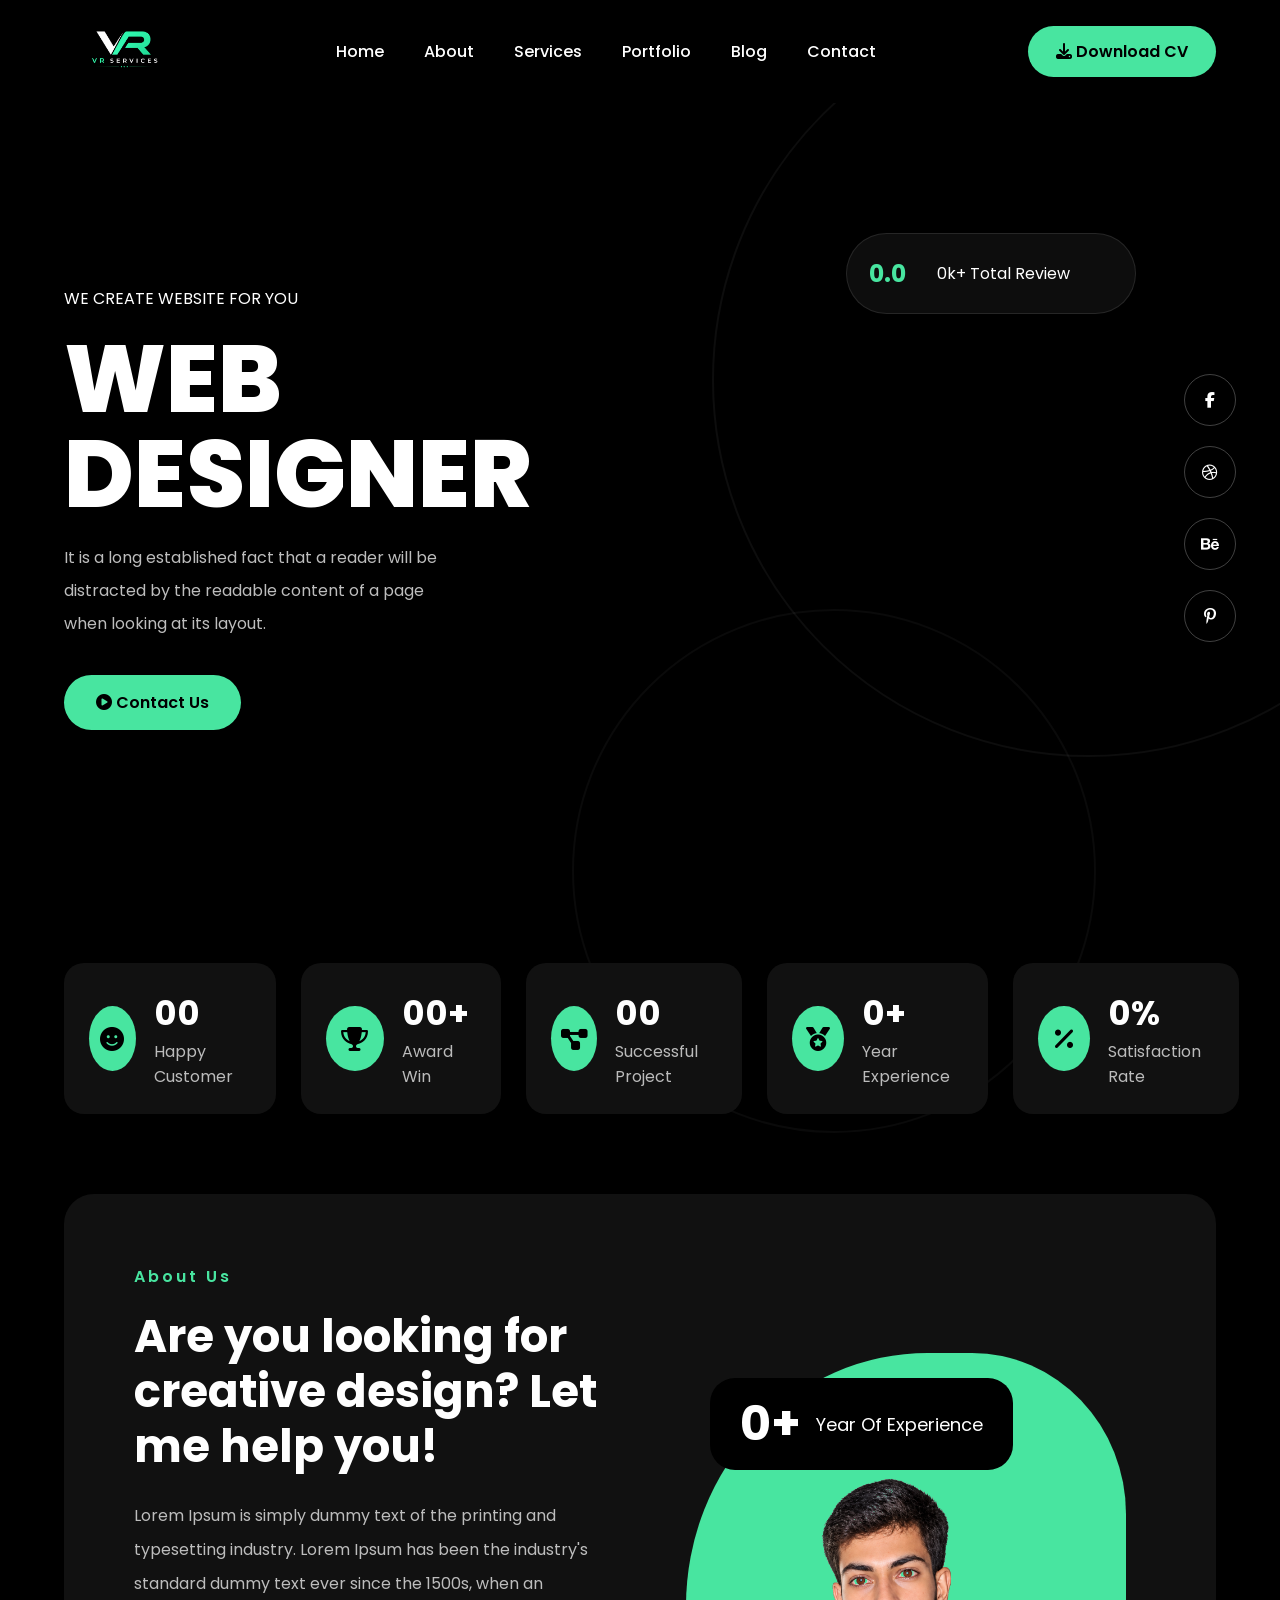
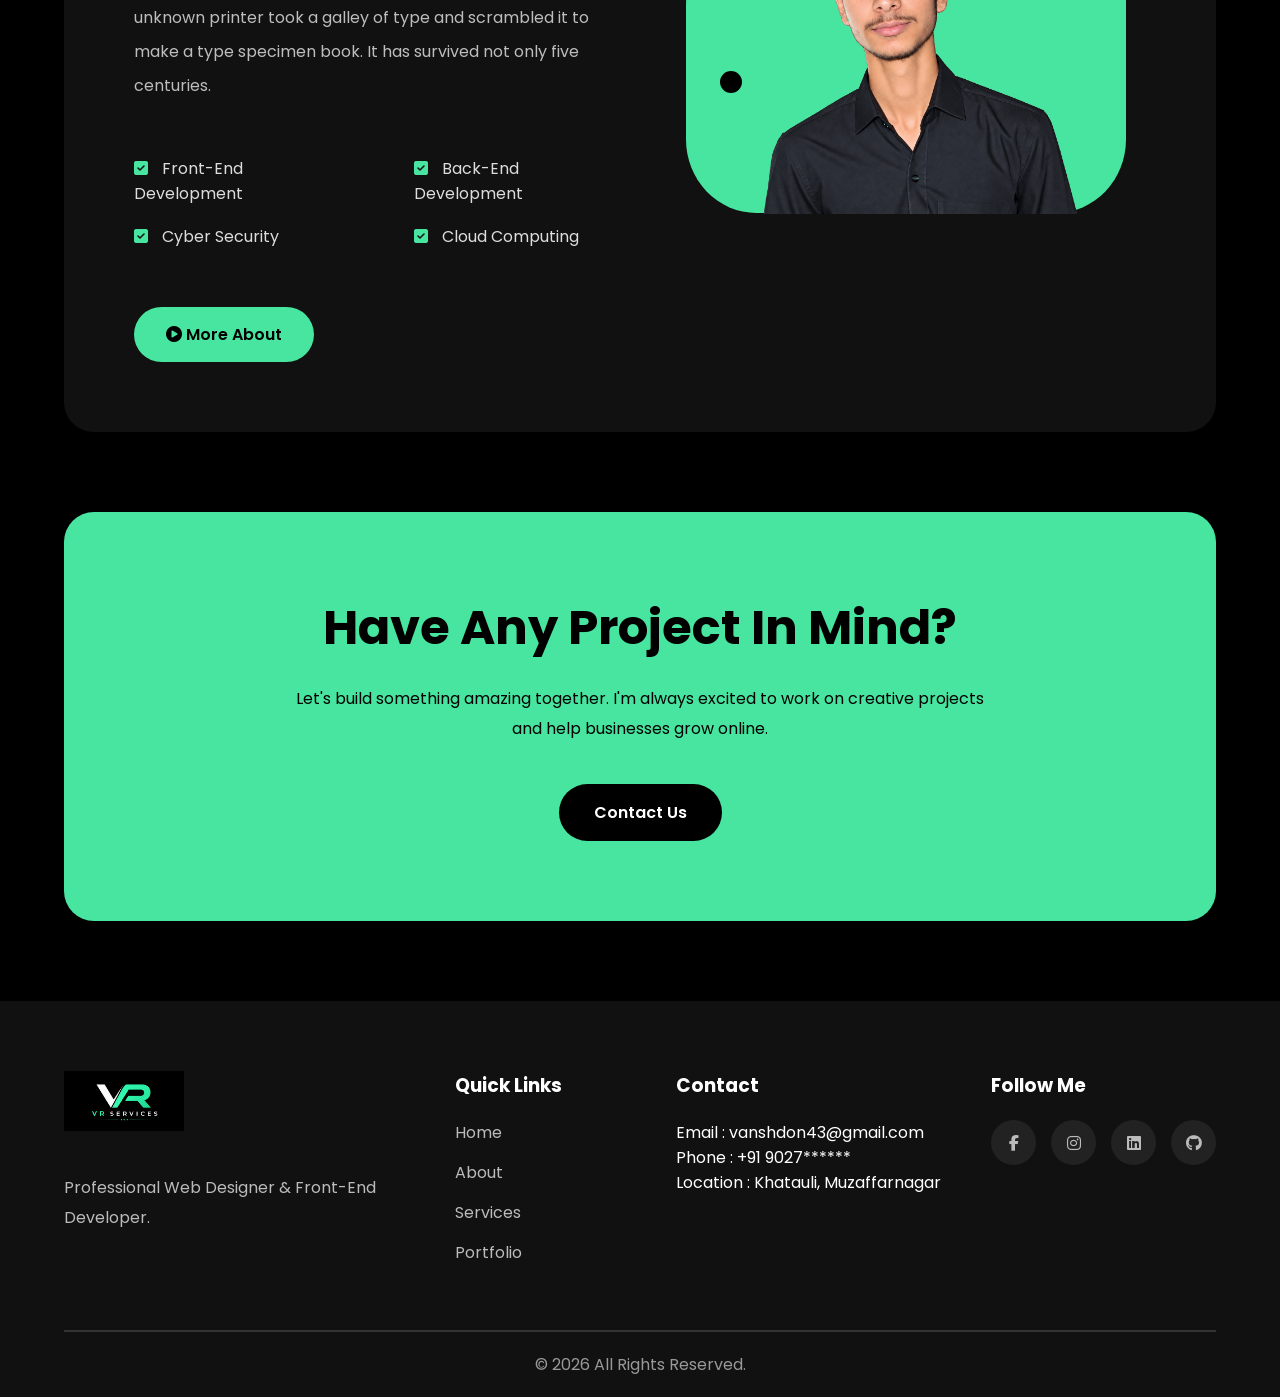
==== index.html @ ee7d07d8 "Initial portfolio commit" ====
<!DOCTYPE html>
<html lang="en">

<head>

    <meta charset="UTF-8">
    <meta name="viewport" content="width=device-width, initial-scale=1.0">
    <link rel="shortcut icon" href="Media/Images/VR-services-logo.png" type="image/png">

    <title>Web Designer Portfolio</title>

    <link rel="stylesheet" href="css/style.css">

    <link rel="preconnect" href="https://fonts.googleapis.com">

    <link rel="preconnect" href="https://fonts.gstatic.com" crossorigin>

    <link href="https://fonts.googleapis.com/css2?family=Poppins:wght@300;400;500;600;700;800&display=swap"
        rel="stylesheet">


    <link rel="stylesheet" href="https://cdnjs.cloudflare.com/ajax/libs/font-awesome/6.7.2/css/all.min.css" integrity=""
        crossorigin="anonymous">

</head>

<body>

    <header>

        <nav class="navbar">

            <div class="logo">
                <a href="index.html"><img src="Media/Images/VR-services-logo.png" alt="Logo"></a>
            </div>

            <ul class="nav-links">
                <li><a href="index.html">Home</a></li>
                <li><a href="about.html">About</a></li>
                <li><a href="services.html">Services</a></li>
                <li><a href="portfolio.html">Portfolio</a></li>
                <li><a href="blog.html">Blog</a></li>
                <li><a href="contact.html">Contact</a></li>
            </ul>

            <a href="#" class="download-btn">
                <i class="fa-solid fa-download"></i>
                Download CV
            </a>

            <div class="menu-btn">
                <i class="fa-solid fa-bars"></i>
            </div>

        </nav>

    </header>

    <section class="hero">

        <div class="hero-content">

            <p class="small-heading">

                WE CREATE WEBSITE FOR YOU

            </p>

            <h1>

                WEB <br>

                DESIGNER

            </h1>

            <p class="hero-text">

                It is a long established fact that a reader will be distracted by the readable content of a page when
                looking at its layout.

            </p>

            <div class="buttons">

                <a href="contact.html" target="_blank" class="contact-btn">

                    <i class="fa-solid fa-circle-play"></i>

                    Contact Us

                </a>

            </div>

        </div>

        <div class="hero-image">

            <video loop disablepictureinpicture controlslist="noremoteplayback" controlslist="nofullscreen"
                controlslist="nodownload" height="420" muted autoplay src="Media/Videos/office.mp4"></video>

        </div>

        <div class="review-card">

            <h2>0.0</h2>

            <p>0k+ Total Review</p>

            <div class="review-images">

                <img src="images/reviewer2.jpg" alt="">

                <img src="images/reviewer2.jpg" alt="">

                <img src="images/reviewer3.jpg" alt="">

                <img src="images/reviewer4.jpg" alt="">

            </div>

        </div>

        <div class="social">

            <a href="https://facebook.com/share/197pTGqpPB/" target="_blank"><i class="fa-brands fa-facebook-f"></i></a>

            <a href="#"><i class="fa-brands fa-dribbble"></i></a>

            <a href="#"><i class="fa-brands fa-behance"></i></a>

            <a href="#"><i class="fa-brands fa-pinterest-p"></i></a>

        </div>

    </section>

    <section class="stats">

        <div class="box">

            <i class="fa-solid fa-face-smile"></i>

            <div>

                <h2>00</h2>

                <p>Happy Customer</p>

            </div>

        </div>

        <div class="box">

            <i class="fa-solid fa-trophy"></i>

            <div>

                <h2>00+</h2>

                <p>Award Win</p>

            </div>

        </div>

        <div class="box">

            <i class="fa-solid fa-diagram-project"></i>

            <div>

                <h2>00</h2>

                <p>Successful Project</p>

            </div>

        </div>

        <div class="box">

            <i class="fa-solid fa-medal"></i>

            <div>

                <h2>0+</h2>

                <p>Year Experience</p>

            </div>

        </div>

        <div class="box">

            <i class="fa-solid fa-percent"></i>

            <div>

                <h2>0%</h2>

                <p>Satisfaction Rate</p>

            </div>

        </div>

    </section>

    <section class="about">

        <div class="about-text">

            <p class="section-title">
                About Us
            </p>

            <h2>
                Are you looking for creative design?
                Let me help you!
            </h2>

            <p class="about-description">

                Lorem Ipsum is simply dummy text of the printing and typesetting industry.
                Lorem Ipsum has been the industry's standard dummy text ever since the
                1500s, when an unknown printer took a galley of type and scrambled it
                to make a type specimen book. It has survived not only five centuries.

            </p>

            <div class="about-list">

                <div>

                    <p><i class="fa-solid fa-square-check"></i> Front-End Development </p>

                    <p><i class="fa-solid fa-square-check"></i> Cyber Security </p>

                </div>

                <div>

                    <p><i class="fa-solid fa-square-check"></i> Back-End Development</p>

                    <p><i class="fa-solid fa-square-check"></i> Cloud Computing </p>

                </div>

            </div>

            <a href="about.html" class="about-btn">

                <i class="fa-solid fa-circle-play"></i>

                More About

            </a>

        </div>

        <div class="about-image">

            <div class="green-shape"></div>

            <img src="Media/Images/portrait_vansh.png" alt="About">

            <div class="experience-card">

                <h3>0+</h3>

                <span>Year Of Experience</span>

            </div>

            <div class="circle"></div>

        </div>

    </section>

    <section class="cta">

        <h2>
            Have Any Project In Mind?
        </h2>

        <p>
            Let's build something amazing together. I'm always excited to work on
            creative projects and help businesses grow online.
        </p>

        <a href="contact.html" class="cta-btn">
            Contact Us
        </a>

    </section>

    <footer>

        <div class="footer-content">

            <div class="footer-logo">

                <a href="index.html"><img src="Media/Images/VR-services-logo.png" alt="Logo"></a>

                <p>
                    Professional Web Designer &
                    Front-End Developer.
                </p>

            </div>

            <div>

                <h3>Quick Links</h3>

                <a href="index.html">Home</a>
                <a href="about.html">About</a>
                <a href="services.html">Services</a>
                <a href="portfolio.html">Portfolio</a>

            </div>

            <div>

                <h3>Contact</h3>

                <pre>Email : vanshdon43@gmail.com</pre>
                <pre>Phone : +91 9027******</pre>
                <pre>Location : Khatauli, Muzaffarnagar</pre>

            </div>

            <div>

                <h3>Follow Me</h3>

                <div class="footer-social">


                    <a href="https://facebook.com/share/197pTGqpPB/" target="_blank"><i
                            class="fa-brands fa-facebook-f"></i></a>

                    <a href="https://instagram.com/sv_vansh_dhariwal" target="_blank"><i
                            class="fa-brands fa-instagram"></i></a>

                    <a href="https://linkedin.com/in/vansh-dhariwal-627853340" target="_blank"><i
                            class="fa-brands fa-linkedin"></i></a>

                    <a href="https://github.com/theVanshDhariwal" target="_blank"><i
                            class="fa-brands fa-github"></i></a>

                </div>

            </div>

        </div>

        <hr>

        <p class="copyright">
            © 2026 All Rights Reserved.
        </p>

    </footer>

    <script src="js/script.js"></script>

</body>

</html>
---- css/style.css ----
html,
body {
    margin: 0;
    width: 100%;
    min-height: 100%;
    overflow-x: hidden;
    background: #000;
    color: #fff;
}

* {
    margin: 0;
    padding: 0;
    box-sizing: border-box;
    font-family: 'Poppins', sans-serif;
}



a {
    text-decoration: none;
}

ul {
    list-style: none;
}



/* ================= NAVBAR ================= */

header {
    position: sticky;
    top: 0;
    z-index: 1000;
    background: rgba(0, 0, 0, .92);
    backdrop-filter: blur(10px);
}

.navbar {
    width: 90%;
    margin: auto;
    display: flex;
    justify-content: space-between;
    align-items: center;
    padding: 18px 0;
}

.logo img {
    height: 60px;
}

.nav-links {
    display: flex;
    gap: 40px;
}

.nav-links a {
    color: #fff;
    font-weight: 500;
    position: relative;
    transition: .35s;
}

.nav-links a::after {
    content: "";
    position: absolute;
    /* left: 0; */
    left: 50%;
    bottom: -8px;
    width: 0%;
    height: 2px;
    background: #48e5a0;
    transform: translateX(-50%);
    transition: .35s;
}

.nav-links a:hover::after,
.nav-links a.active::after {
    width: 100%;
}

.nav-links a:hover,
.nav-links a.active {
    color: #48e5a0;
}



.download-btn {
    background: #48e5a0;
    color: #000;
    padding: 13px 28px;
    border-radius: 40px;
    font-weight: 600;
    transition: .35s;
}

.download-btn:hover {
    transform: translateY(-4px);
    box-shadow: 0 10px 25px rgba(72, 229, 160, .4);
}

/* ================= HERO ================= */

.hero {
    width: 90%;
    margin: auto;
    display: grid;
    grid-template-columns: 1fr 1fr;
    align-items: center;
    min-height: 90vh;
    position: relative;
    gap: 40px;
}

.hero-content {
    animation: slideLeft 1s ease;
}

.hero-image {
    display: flex;
    justify-content: center;
    animation: slideRight 1s ease;
}

.hero-image img {
    width: 520px;
    transition: .5s;
}

.hero-image img:hover {
    transform: scale(1.03);
}

.hero::before {

    content: "";

    position: absolute;

    width: 750px;

    height: 750px;

    border: 2px solid rgba(255, 255, 255, .05);

    border-radius: 50%;

    right: -250px;

    top: -100px;
}

.hero::after {

    content: "";

    position: absolute;

    width: 520px;

    height: 520px;

    border: 2px solid rgba(255, 255, 255, .04);

    border-radius: 50%;

    right: 120px;

    bottom: -220px;
}

.hero h1 {
    font-size: 95px;
    line-height: 95px;
    font-weight: 800;
    margin: 20px 0;
}

.hero-text {
    width: 85%;
    color: #bdbdbd;
    line-height: 33px;
}

.contact-btn {
    display: inline-block;
    margin-top: 35px;
    background: #48e5a0;
    color: #000;
    padding: 15px 32px;
    border-radius: 40px;
    font-weight: 600;
    transition: .35s;
}

.contact-btn:hover {
    transform: translateY(-5px);
    box-shadow: 0 15px 30px rgba(72, 229, 160, .4);
}

/* Review */

.review-card {

    position: absolute;

    top: 130px;

    right: 80px;

    width: 290px;

    background: rgba(255, 255, 255, .05);

    backdrop-filter: blur(15px);

    border: 1px solid rgba(255, 255, 255, .1);

    border-radius: 60px;

    padding: 22px;

    display: flex;

    justify-content: space-between;

    align-items: center;

    transition: .35s;
}

.review-card:hover {

    transform: translateY(-8px);

    box-shadow: 0 20px 35px rgba(0, 0, 0, .5);
}

.review-card h2 {

    color: #48e5a0;
}

/* Social */

.social {

    position: absolute;

    right: -20px;

    top: 50%;

    transform: translateY(-50%);

    display: flex;

    flex-direction: column;

    gap: 20px;
}

.social a {

    width: 52px;

    height: 52px;

    border-radius: 50%;

    display: flex;

    justify-content: center;

    align-items: center;

    color: white;

    border: 1px solid rgba(255, 255, 255, .25);

    transition: .35s;
}

.social a:hover {

    background: #48e5a0;

    color: black;

    transform: translateX(-8px) rotate(10deg);
}

/* ================= STATS ================= */

.stats {

    width: 90%;

    margin: 50px auto;

    display: grid;

    grid-template-columns: repeat(5, 1fr);

    gap: 25px;
}

.box {

    background: #111;

    border-radius: 20px;

    padding: 25px;

    display: flex;

    align-items: center;

    gap: 18px;

    transition: .35s;

    position: relative;
}

.box:hover {

    background: #1a1a1a;

    transform: translateY(-8px);

}

.box i {

    width: 65px;

    height: 65px;

    background: #48e5a0;

    color: #000;

    border-radius: 50%;

    display: flex;

    justify-content: center;

    align-items: center;

    font-size: 24px;
}

.box h2 {

    font-size: 34px;
}

.box p {

    color: #bbb;
}

/*================ ABOUT SECTION ================*/

.about {

    width: 90%;
    margin: 80px auto;

    background: #111;

    border-radius: 30px;

    padding: 70px;

    display: grid;

    grid-template-columns: 1fr 1fr;

    align-items: center;

    gap: 60px;

    overflow: hidden;

    position: relative;
}

.section-title {

    color: #48e5a0;

    letter-spacing: 3px;

    margin-bottom: 20px;

    font-weight: 600;
}

.about h2 {

    font-size: 45px;

    line-height: 55px;

    margin-bottom: 25px;
}

.about-description {

    color: #bdbdbd;

    line-height: 34px;

    margin-bottom: 35px;
}

.about-list {

    display: flex;

    gap: 80px;

    margin-bottom: 40px;
}

.about-list p {

    margin: 18px 0;

    color: #ddd;
}

.about-list i {

    color: #48e5a0;

    margin-right: 10px;
}

.about-btn {

    display: inline-block;

    background: #48e5a0;

    color: #000;

    padding: 15px 32px;

    border-radius: 40px;

    font-weight: 600;

    transition: .3s;
}

.about-btn:hover {

    transform: translateY(-5px);

    box-shadow: 0 10px 30px rgba(72, 229, 160, .4);
}

/*================ IMAGE ================*/

.about-image {

    position: relative;

    display: flex;

    justify-content: center;

    align-items: center;

    min-height: 400px;
}

.green-shape {

    width: 440px;

    height: 460px;

    background: #48e5a0;

    border-radius: 55% 35% 16% 16%;

    position: absolute;

    bottom: 0;

    right: 20px;
}

.about-image img {

    position: absolute;

    top: 64.4px;

    width: 368px;

    z-index: 2;
}

/*================ EXPERIENCE CARD ================*/

.experience-card {

    position: absolute;

    top: -35px;

    left: 40px;

    background: #000;

    color: white;

    padding: 10px 30px;

    border-radius: 25px;

    display: flex;

    align-items: center;

    gap: 15px;

    z-index: 5;
}

.experience-card h3 {

    font-size: 48px;

    color: white;
}

.experience-card span {

    font-size: 18px;

    line-height: 25px;
}

/*================ DECORATION ================*/

.circle {

    position: absolute;

    width: 42px;

    height: 42px;

    background: #000;

    border: 10px solid #48e5a0;

    border-radius: 50%;

    left: 40px;

    bottom: 110px;

    z-index: 4;
}

html {

    scroll-behavior: smooth;
}

* {

    transition: .3s ease;
}

@keyframes float {

    0% {
        transform: translateY(0);
    }

    50% {
        transform: translateY(-10px);
    }

    100% {
        transform: translateY(0);
    }

}

.hero-image img {

    animation: float 5s ease-in-out infinite;

}

@keyframes slideLeft {

    from {

        opacity: 0;

        transform: translateX(-80px);

    }

    to {

        opacity: 1;

        transform: translateX(0);

    }

}

@keyframes slideRight {

    from {

        opacity: 0;

        transform: translateX(80px);

    }

    to {

        opacity: 1;

        transform: translateX(0);

    }

}

@keyframes fadeUp {

    from {

        opacity: 0;

        transform: translateY(50px);

    }

    to {

        opacity: 1;

        transform: translateY(0);

    }

}

.stats,
.about {

    animation: fadeUp 1s ease;
}

@media(max-width:992px) {

    .hero {

        grid-template-columns: 1fr;

        text-align: center;

    }

    .hero-text {

        width: 100%;

    }

    .hero-image {

        margin-top: 40px;

    }

    .hero-image img {

        width: 380px;

    }

    .review-card {

        position: static;

        margin: 30px auto;

    }

    .social {

        display: none;

    }

    .stats {

        grid-template-columns: repeat(2, 1fr);

    }

    .about {

        grid-template-columns: 1fr;

    }

    .about-image {

        order: -1;

    }

    .nav-links {

        display: none;

    }

}

/*================ MOBILE MENU ================*/

.menu-btn {

    display: none;

    font-size: 30px;

    cursor: pointer;

    color: white;

}

/*================ CTA ================*/

.cta {

    width: 90%;

    margin: 80px auto;

    padding: 80px;

    background: #48e5a0;

    border-radius: 30px;

    text-align: center;

    color: #000;

}

.cta h2 {

    font-size: 48px;

    margin-bottom: 20px;

}

.cta p {

    width: 70%;

    margin: auto;

    line-height: 30px;

    margin-bottom: 40px;

}

.cta-btn {

    background: black;

    color: white;

    padding: 16px 35px;

    border-radius: 40px;

    display: inline-block;

    font-weight: 600;

    transition: .3s;

}

.cta-btn:hover {

    transform: translateY(-5px);

}

/*================ FOOTER ================*/

footer {

    background: #111;

    padding: 70px 0 20px;

    margin-top: 80px;

}

.footer-content {

    width: 90%;

    margin: auto;

    display: grid;

    grid-template-columns: 2fr 1fr 1fr 1fr;

    gap: 50px;

}

.footer-logo img {

    height: 60px;

    margin-bottom: 20px;

}

.footer-logo p {

    color: #bbb;

    line-height: 30px;

}

footer h3 {

    margin-bottom: 20px;

}

footer a {

    display: block;

    color: #bbb;

    margin-bottom: 15px;

}

footer a:hover {

    color: #48e5a0;

}

.footer-social {

    display: flex;

    gap: 15px;

    margin-top: 20px;

}

.footer-social i {

    width: 45px;

    height: 45px;

    background: #222;

    display: flex;

    justify-content: center;

    align-items: center;

    border-radius: 50%;

    cursor: pointer;

    transition: .3s;

}

.footer-social i:hover {

    background: #48e5a0;

    color: black;

}

footer hr {

    margin: 50px auto 20px;

    width: 90%;

    border: .5px solid #333;

}

.copyright {

    text-align: center;

    color: #999;

}

@media(max-width:768px) {

    .menu-btn {

        display: block;

    }

    .download-btn {

        display: none;

    }

    .nav-links {

        display: none;

    }

    .hero {

        padding-top: 40px;

    }

    .hero h1 {

        font-size: 60px;

        line-height: 65px;

    }

    .hero-image img {

        width: 300px;

    }

    .stats {

        grid-template-columns: 1fr;

    }

    .about {

        padding: 40px;

    }

    .about h2 {

        font-size: 34px;

        line-height: 45px;

    }

    .about-list {

        flex-direction: column;

        gap: 10px;

    }

    .green-shape {

        width: 300px;

        height: 330px;

    }

    .about-image img {

        width: 260px;

    }

    .experience-card {

        left: 0;

        top: 20px;

        padding: 15px;

    }

    .experience-card h3 {

        font-size: 32px;

    }

    .cta {

        padding: 45px 20px;

    }

    .cta h2 {

        font-size: 34px;

    }

    .cta p {

        width: 100%;

    }

    .footer-content {

        grid-template-columns: 1fr;

        text-align: center;

    }

    .footer-social {

        justify-content: center;

    }

}

@media (max-width:768px) {

    .menu-btn {
        display: block;
    }

    .download-btn {
        display: none;
    }

    .nav-links {
        display: none;
    }

    .nav-links.show {
        display: flex;
        flex-direction: column;
        position: absolute;
        top: 80px;
        left: 5%;
        width: 90%;
        background: #111;
        padding: 20px;
        border-radius: 15px;
        gap: 20px;
    }

    .hero {
        padding-top: 40px;
    }

}

/*================ COMMON PAGE BANNER ================*/

.page-banner {

    height: 300px;

    background: #111;

    display: flex;

    justify-content: center;

    align-items: center;

    flex-direction: column;

    text-align: center;

}

.page-banner h1 {

    font-size: 60px;

    margin-bottom: 15px;

}

.page-banner p {

    color: #48e5a0;

}

/*================ CONTAINER ================*/

.container {

    width: 90%;

    margin: 80px auto;

}

/*================ ABOUT ================*/

.about-grid {

    display: grid;

    grid-template-columns: repeat(3, 1fr);

    gap: 30px;

    margin-top: 40px;

}

.about-grid div {

    background: #111;

    padding: 40px;

    border-radius: 20px;

    text-align: center;

}

/*================ SERVICES ================*/

.service-grid {

    width: 90%;

    margin: 80px auto;

    display: grid;

    grid-template-columns: repeat(3, 1fr);

    gap: 30px;

}

.service-card {

    background: #111;

    padding: 40px;

    border-radius: 20px;

    text-align: center;

    transition: .3s;

}

.service-card:hover {

    transform: translateY(-8px);

}

.service-card i {

    font-size: 45px;

    color: #48e5a0;

    margin-bottom: 20px;

}

/*================ PORTFOLIO ================*/

.portfolio-grid {

    width: 90%;

    margin: 80px auto;

    display: grid;

    grid-template-columns: repeat(3, 1fr);

    gap: 25px;

}

.portfolio-grid img {

    width: 100%;

    border-radius: 20px;

    transition: .3s;

    cursor: pointer;

}

.portfolio-grid img:hover {

    transform: scale(1.05);

}

/*================ BLOG ================*/

.blog-container {

    width: 90%;

    margin: 80px auto;

    display: grid;

    grid-template-columns: repeat(2, 1fr);

    gap: 30px;

}

.blog-card {

    background: #111;

    border-radius: 20px;

    overflow: hidden;

}

.blog-card img {

    width: 100%;

}

.blog-card h3 {

    padding: 20px;

}

.blog-card p {

    padding: 0 20px 20px;

}

/*================ CONTACT ================*/

.contact-section {

    width: 90%;

    margin: 80px auto;

    display: flex;

    justify-content: center;

}

.contact-form {

    width: 700px;

    display: flex;

    flex-direction: column;

    gap: 20px;

}

.contact-form input,

.contact-form textarea {

    padding: 18px;

    background: #111;

    border: none;

    color: white;

    border-radius: 10px;

}

.contact-form textarea {

    height: 180px;

    resize: none;

}

.contact-form button {

    padding: 18px;

    background: #48e5a0;

    border: none;

    font-size: 18px;

    font-weight: 600;

    border-radius: 40px;

    cursor: pointer;

}
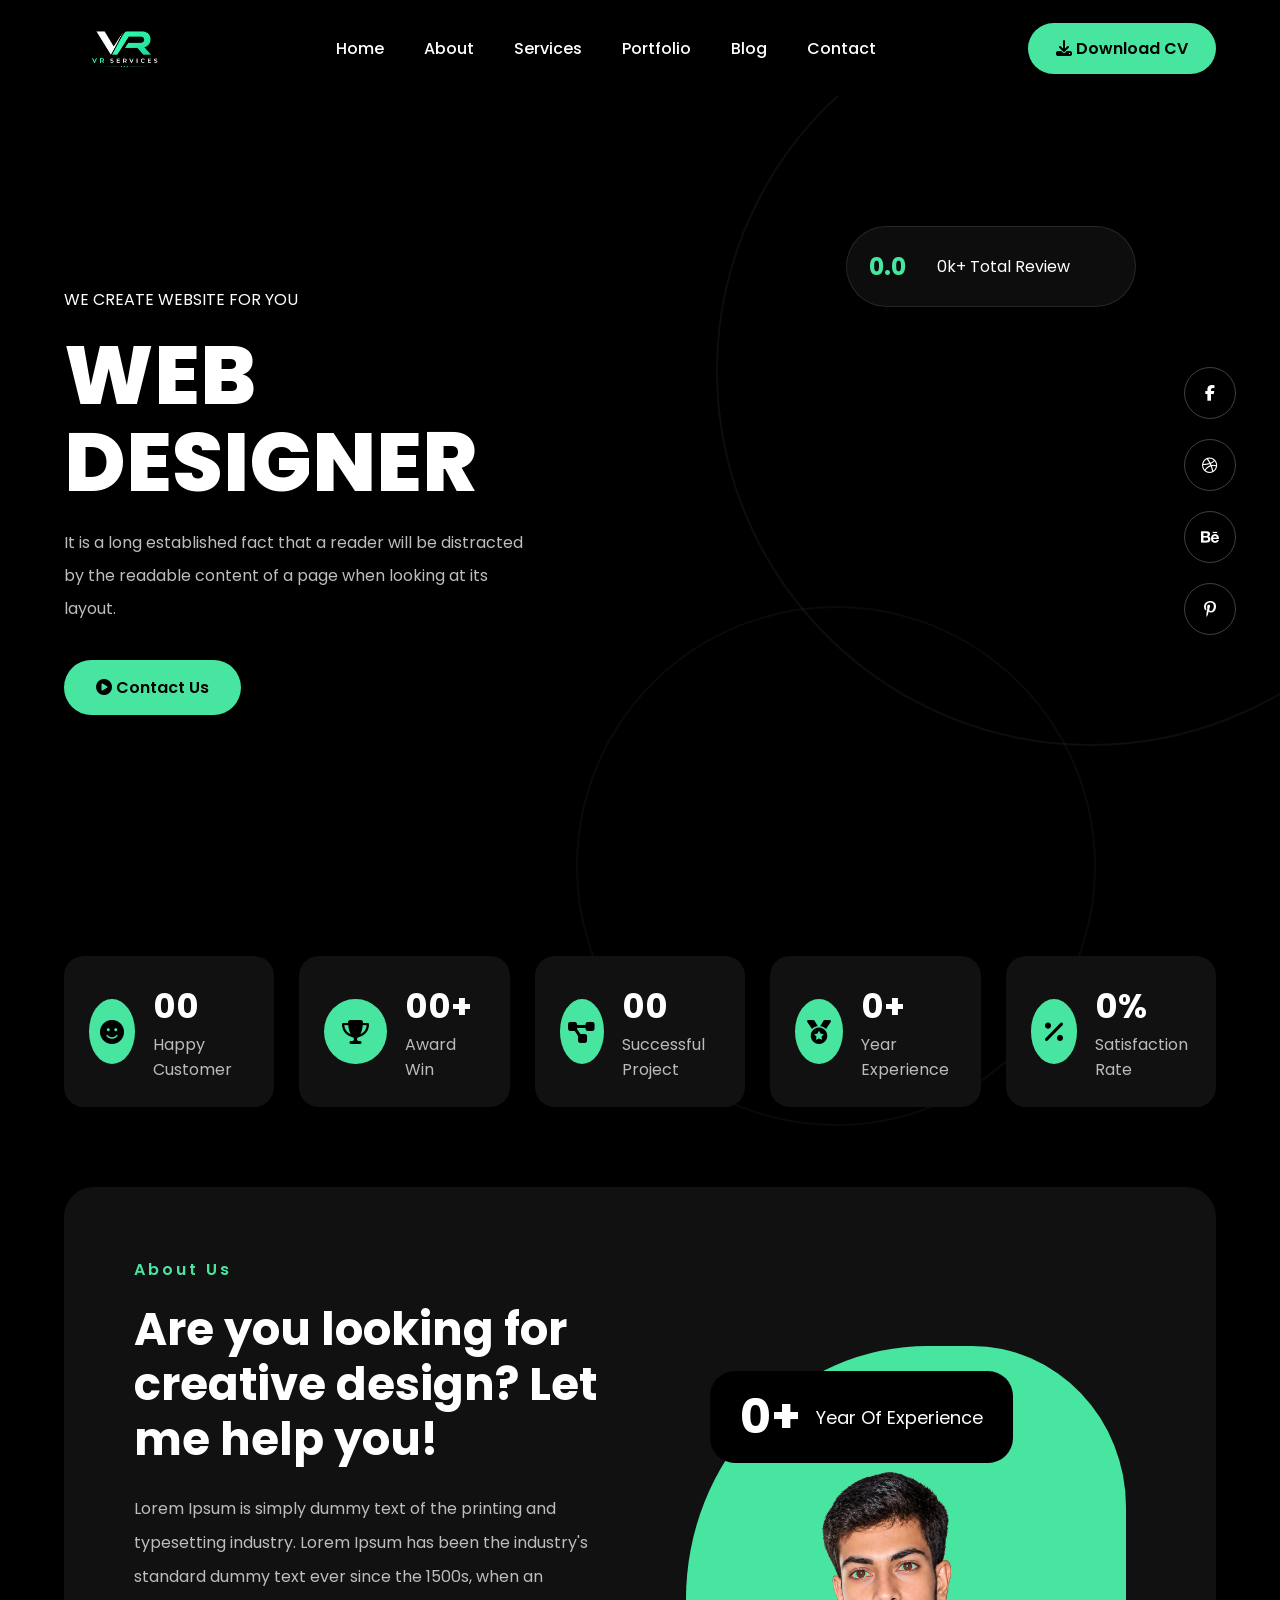
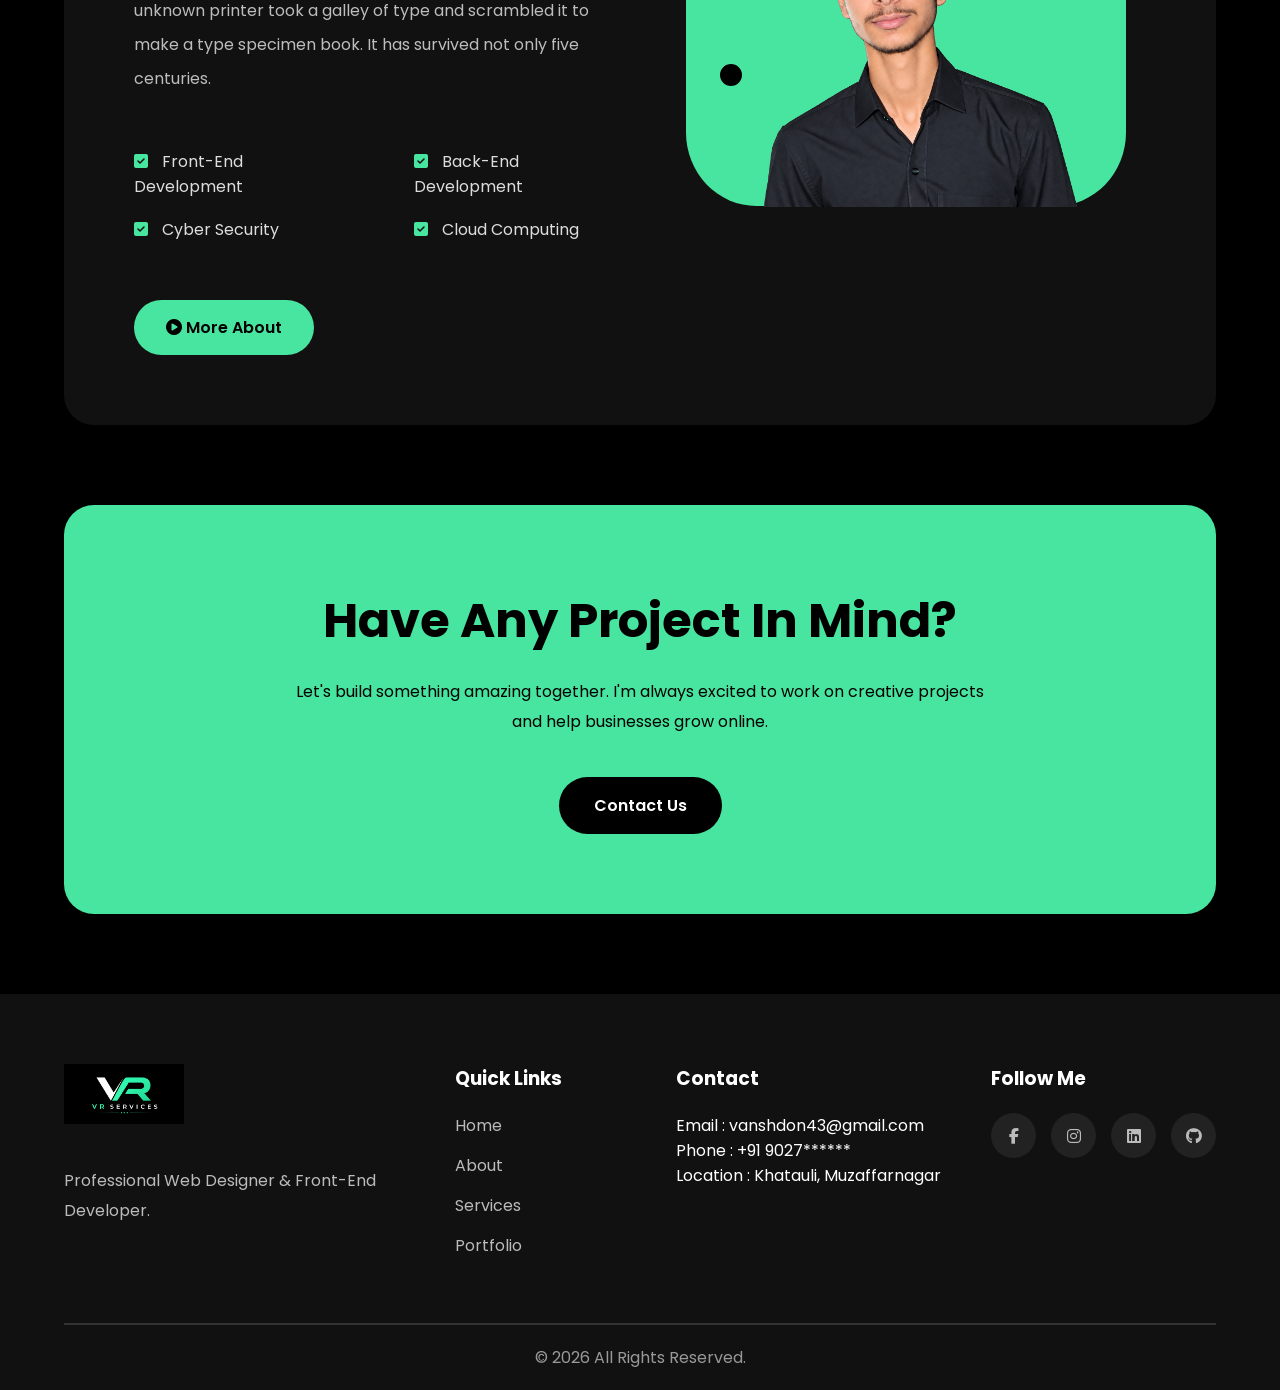
==== commit f0a1a7f9: "Add CV and make contact form working" ====
--- a/index.html
+++ b/index.html
@@ -43,7 +43,7 @@
                 <li><a href="contact.html">Contact</a></li>
             </ul>
 
-            <a href="#" class="download-btn">
+            <a href="docs/Vansh.docx" class="download-btn">
                 <i class="fa-solid fa-download"></i>
                 Download CV
             </a>
--- a/css/style.css
+++ b/css/style.css
@@ -15,8 +15,6 @@
     font-family: 'Poppins', sans-serif;
 }
 
-
-
 a {
     text-decoration: none;
 }
@@ -24,10 +22,6 @@
 ul {
     list-style: none;
 }
-
-
-
-/* ================= NAVBAR ================= */
 
 header {
     position: sticky;
@@ -65,7 +59,6 @@
 .nav-links a::after {
     content: "";
     position: absolute;
-    /* left: 0; */
     left: 50%;
     bottom: -8px;
     width: 0%;
@@ -100,8 +93,6 @@
     transform: translateY(-4px);
     box-shadow: 0 10px 25px rgba(72, 229, 160, .4);
 }
-
-/* ================= HERO ================= */
 
 .hero {
     width: 90%;
@@ -200,8 +191,6 @@
     box-shadow: 0 15px 30px rgba(72, 229, 160, .4);
 }
 
-/* Review */
-
 .review-card {
 
     position: absolute;
@@ -243,8 +232,6 @@
     color: #48e5a0;
 }
 
-/* Social */
-
 .social {
 
     position: absolute;
@@ -292,8 +279,6 @@
     transform: translateX(-8px) rotate(10deg);
 }
 
-/* ================= STATS ================= */
-
 .stats {
 
     width: 90%;
@@ -364,8 +349,6 @@
 
     color: #bbb;
 }
-
-/*================ ABOUT SECTION ================*/
 
 .about {
 
@@ -467,8 +450,6 @@
     box-shadow: 0 10px 30px rgba(72, 229, 160, .4);
 }
 
-/*================ IMAGE ================*/
-
 .about-image {
 
     position: relative;
@@ -510,8 +491,6 @@
     z-index: 2;
 }
 
-/*================ EXPERIENCE CARD ================*/
-
 .experience-card {
 
     position: absolute;
@@ -550,8 +529,6 @@
 
     line-height: 25px;
 }
-
-/*================ DECORATION ================*/
 
 .circle {
 
@@ -740,8 +717,6 @@
 
 }
 
-/*================ MOBILE MENU ================*/
-
 .menu-btn {
 
     display: none;
@@ -754,8 +729,6 @@
 
 }
 
-/*================ CTA ================*/
-
 .cta {
 
     width: 90%;
@@ -817,8 +790,6 @@
     transform: translateY(-5px);
 
 }
-
-/*================ FOOTER ================*/
 
 footer {
 
@@ -1105,8 +1076,6 @@
 
 }
 
-/*================ COMMON PAGE BANNER ================*/
-
 .page-banner {
 
     height: 300px;
@@ -1139,8 +1108,6 @@
 
 }
 
-/*================ CONTAINER ================*/
-
 .container {
 
     width: 90%;
@@ -1149,8 +1116,6 @@
 
 }
 
-/*================ ABOUT ================*/
-
 .about-grid {
 
     display: grid;
@@ -1175,8 +1140,6 @@
 
 }
 
-/*================ SERVICES ================*/
-
 .service-grid {
 
     width: 90%;
@@ -1221,8 +1184,6 @@
 
 }
 
-/*================ PORTFOLIO ================*/
-
 .portfolio-grid {
 
     width: 90%;
@@ -1255,8 +1216,6 @@
 
 }
 
-/*================ BLOG ================*/
-
 .blog-container {
 
     width: 90%;
@@ -1299,8 +1258,6 @@
 
 }
 
-/*================ CONTACT ================*/
-
 .contact-section {
 
     width: 90%;
@@ -1365,4 +1322,709 @@
 
     cursor: pointer;
 
+}
+
+html,
+body {
+    width: 100%;
+    max-width: 100%;
+}
+
+.hero,
+.hero-content,
+.hero-image,
+.about,
+.about-text,
+.about-image,
+.cta,
+.footer-content {
+    min-width: 0;
+}
+
+.hero {
+    grid-template-columns: minmax(0, 1fr) minmax(0, 1fr);
+}
+
+.hero h1 {
+    font-size: clamp(48px, 6.5vw, 95px);
+    line-height: 1.05;
+    overflow-wrap: anywhere;
+}
+
+.hero-text {
+    max-width: 100%;
+}
+
+.hero-image video {
+    display: block;
+    width: 100%;
+    max-width: 100%;
+    height: auto;
+    object-fit: cover;
+}
+
+@media (max-width: 992px) {
+    .hero {
+        grid-template-columns: minmax(0, 1fr);
+        gap: 30px;
+        text-align: center;
+        padding-top: 40px;
+    }
+
+    .hero-content {
+        width: 100%;
+    }
+
+    .hero h1 {
+        font-size: clamp(44px, 10vw, 65px);
+        line-height: 1.05;
+    }
+
+    .hero-text {
+        width: 100%;
+        max-width: 550px;
+        margin-inline: auto;
+    }
+
+    .hero-image {
+        width: 100%;
+        margin-top: 10px;
+    }
+
+    .hero-image video {
+        width: 100%;
+        max-width: 600px;
+    }
+
+    .review-card {
+        position: static;
+        margin: 25px auto;
+    }
+
+    .social {
+        display: none;
+    }
+
+    .about {
+        grid-template-columns: minmax(0, 1fr);
+        padding: 40px;
+        gap: 35px;
+    }
+
+    .about-image {
+        width: 100%;
+        min-width: 0;
+    }
+
+    .green-shape {
+        max-width: 100%;
+    }
+
+    .about-image img {
+        max-width: 100%;
+        height: auto;
+    }
+
+    .stats {
+        grid-template-columns: repeat(2, minmax(0, 1fr));
+    }
+}
+
+@media (max-width: 480px) {
+
+    .navbar,
+    .hero,
+    .stats,
+    .about,
+    .cta,
+    .footer-content {
+        width: 92%;
+    }
+
+    .hero h1 {
+        font-size: clamp(38px, 10vw, 48px);
+        line-height: 1.08;
+        overflow-wrap: normal;
+    }
+
+    .small-heading {
+        font-size: 13px;
+    }
+
+    .hero-text {
+        font-size: 14px;
+        line-height: 1.8;
+    }
+
+    .hero-image video {
+        width: 100%;
+    }
+
+    .stats {
+        grid-template-columns: minmax(0, 1fr);
+    }
+
+    .about {
+        padding: 25px 18px;
+    }
+
+    .about h2 {
+        font-size: 28px;
+        line-height: 1.3;
+    }
+
+    .about-list {
+        gap: 0;
+    }
+
+    .experience-card {
+        max-width: 90%;
+        left: 0;
+    }
+
+    .cta {
+        padding: 35px 18px;
+    }
+
+    .cta h2 {
+        font-size: 28px;
+        line-height: 1.3;
+    }
+
+    .footer-content {
+        gap: 35px;
+    }
+}
+
+*,
+*::before,
+*::after {
+    box-sizing: border-box;
+}
+
+html {
+    width: 100%;
+    scroll-behavior: smooth;
+}
+
+body {
+    width: 100%;
+    min-width: 0;
+    margin: 0;
+}
+
+img,
+video,
+iframe,
+svg {
+    max-width: 100%;
+}
+
+img,
+video {
+    height: auto;
+}
+
+.hero,
+.hero-content,
+.hero-image,
+.stats,
+.box,
+.about,
+.about-text,
+.about-image,
+.cta,
+.footer-content,
+.container,
+.about-grid,
+.service-grid,
+.portfolio-grid,
+.blog-container,
+.blog-card,
+.contact-section,
+.contact-form {
+    min-width: 0;
+}
+
+.navbar {
+    gap: 18px;
+}
+
+.logo,
+.logo img {
+    display: block;
+    max-width: 100%;
+}
+
+.nav-links {
+    flex-wrap: wrap;
+}
+
+.menu-btn {
+    flex: 0 0 auto;
+    line-height: 1;
+}
+
+.hero {
+    grid-template-columns: minmax(0, 1fr) minmax(0, 1fr);
+}
+
+.hero h1 {
+    font-size: clamp(2.75rem, 6.5vw, 5.9375rem);
+    line-height: 1.05;
+    overflow-wrap: anywhere;
+}
+
+.hero-text {
+    max-width: 100%;
+}
+
+.hero-image img,
+.hero-image video {
+    display: block;
+    width: 100%;
+    max-width: 100%;
+    height: auto;
+}
+
+.page-banner {
+    min-height: 220px;
+    height: auto;
+    padding: 48px 5%;
+}
+
+.page-banner h1 {
+    max-width: 100%;
+    font-size: clamp(2.25rem, 6vw, 3.75rem);
+    line-height: 1.15;
+    overflow-wrap: anywhere;
+}
+
+.container,
+.service-grid,
+.portfolio-grid,
+.blog-container,
+.contact-section {
+    width: min(90%, 1200px);
+}
+
+.about-grid {
+    grid-template-columns: repeat(3, minmax(0, 1fr));
+}
+
+.about-grid>div {
+    min-width: 0;
+    padding: clamp(20px, 3vw, 40px);
+    overflow-wrap: anywhere;
+}
+
+.service-grid {
+    grid-template-columns: repeat(3, minmax(0, 1fr));
+}
+
+.service-card {
+    min-width: 0;
+    padding: clamp(22px, 3vw, 40px);
+    overflow-wrap: anywhere;
+}
+
+.portfolio-grid {
+    grid-template-columns: repeat(3, minmax(0, 1fr));
+}
+
+.portfolio-grid img {
+    display: block;
+    width: 100%;
+    height: auto;
+}
+
+.blog-container {
+    grid-template-columns: repeat(2, minmax(0, 1fr));
+}
+
+.blog-card img,
+.blog-card video,
+.blog-card iframe {
+    display: block;
+    width: 100%;
+    max-width: 100%;
+    height: auto;
+}
+
+.blog-card h3,
+.blog-card p {
+    overflow-wrap: anywhere;
+}
+
+.contact-section {
+    display: flex;
+    justify-content: center;
+}
+
+.contact-form {
+    width: 100%;
+    max-width: 700px;
+}
+
+.contact-form input,
+.contact-form textarea,
+.contact-form button {
+    width: 100%;
+    max-width: 100%;
+    min-width: 0;
+    font: inherit;
+}
+
+.contact-form textarea {
+    min-height: 150px;
+}
+
+@media (max-width: 992px) {
+    .nav-links {
+        gap: 20px;
+    }
+
+    .hero {
+        grid-template-columns: minmax(0, 1fr);
+        gap: 30px;
+        padding-top: 40px;
+        text-align: center;
+    }
+
+    .hero-content {
+        width: 100%;
+    }
+
+    .hero h1 {
+        font-size: clamp(2.75rem, 9vw, 4.0625rem);
+    }
+
+    .hero-text {
+        width: 100%;
+        max-width: 550px;
+        margin-inline: auto;
+    }
+
+    .hero-image {
+        width: 100%;
+        margin-top: 10px;
+    }
+
+    .hero-image img,
+    .hero-image video {
+        width: 100%;
+        max-width: 600px;
+    }
+
+    .review-card {
+        position: static;
+        max-width: 100%;
+        margin: 25px auto;
+    }
+
+    .social {
+        display: none;
+    }
+
+    .stats {
+        grid-template-columns: repeat(2, minmax(0, 1fr));
+    }
+
+    .about {
+        grid-template-columns: minmax(0, 1fr);
+        gap: 35px;
+        padding: 40px;
+    }
+
+    .about-image {
+        width: 100%;
+        min-width: 0;
+        order: -1;
+    }
+
+    .green-shape {
+        max-width: 100%;
+    }
+
+    .about-image img {
+        max-width: 100%;
+        height: auto;
+    }
+
+    .about-grid,
+    .service-grid {
+        grid-template-columns: repeat(2, minmax(0, 1fr));
+    }
+
+    .portfolio-grid {
+        grid-template-columns: repeat(2, minmax(0, 1fr));
+    }
+
+    .footer-content {
+        grid-template-columns: repeat(2, minmax(0, 1fr));
+        gap: 35px;
+    }
+
+    .cta p {
+        width: 100%;
+        max-width: 700px;
+    }
+}
+
+@media (max-width: 768px) {
+    .navbar {
+        width: 92%;
+    }
+
+    .menu-btn {
+        display: block;
+    }
+
+    .download-btn {
+        display: none;
+    }
+
+    .nav-links {
+        display: none;
+    }
+
+    .nav-links.show {
+        display: flex;
+        flex-direction: column;
+        align-items: flex-start;
+        position: absolute;
+        top: 100%;
+        left: 4%;
+        width: 92%;
+        max-height: calc(100vh - 100px);
+        overflow-y: auto;
+        padding: 20px;
+        gap: 18px;
+        background: #111;
+        border: 1px solid rgba(255, 255, 255, 0.08);
+        border-radius: 15px;
+        z-index: 1100;
+    }
+
+    .hero,
+    .stats,
+    .about,
+    .cta,
+    .footer-content,
+    .container,
+    .service-grid,
+    .portfolio-grid,
+    .blog-container,
+    .contact-section {
+        width: 92%;
+    }
+
+    .hero {
+        padding-top: 35px;
+    }
+
+    .hero h1 {
+        font-size: clamp(2.35rem, 9vw, 3.75rem);
+        line-height: 1.08;
+        overflow-wrap: normal;
+    }
+
+    .hero-text {
+        font-size: 0.95rem;
+        line-height: 1.8;
+    }
+
+    .hero-image img,
+    .hero-image video {
+        width: 100%;
+    }
+
+    .stats {
+        grid-template-columns: minmax(0, 1fr);
+        gap: 16px;
+    }
+
+    .box {
+        padding: 20px;
+    }
+
+    .about {
+        padding: 30px 22px;
+        gap: 25px;
+    }
+
+    .about h2 {
+        font-size: clamp(1.75rem, 6vw, 2.125rem);
+        line-height: 1.3;
+    }
+
+    .about-description {
+        line-height: 1.8;
+    }
+
+    .about-list {
+        flex-direction: column;
+        gap: 0;
+    }
+
+    .about-image {
+        min-height: clamp(280px, 75vw, 380px);
+    }
+
+    .green-shape {
+        width: min(78%, 300px);
+        height: auto;
+        aspect-ratio: 300 / 330;
+        right: 0;
+    }
+
+    .about-image img {
+        top: 45px;
+        width: min(70%, 260px);
+    }
+
+    .experience-card {
+        top: 10px;
+        left: 0;
+        max-width: 90%;
+        padding: 12px 16px;
+        gap: 10px;
+    }
+
+    .experience-card h3 {
+        font-size: clamp(1.75rem, 7vw, 2rem);
+    }
+
+    .experience-card span {
+        font-size: 0.9rem;
+        line-height: 1.4;
+    }
+
+    .circle {
+        left: 5px;
+        bottom: 55px;
+    }
+
+    .page-banner {
+        min-height: 190px;
+        padding: 40px 5%;
+    }
+
+    .page-banner h1 {
+        font-size: clamp(2rem, 8vw, 3rem);
+    }
+
+    .container,
+    .service-grid,
+    .portfolio-grid,
+    .blog-container,
+    .contact-section {
+        margin-top: 45px;
+        margin-bottom: 45px;
+    }
+
+    .about-grid,
+    .service-grid,
+    .portfolio-grid,
+    .blog-container {
+        grid-template-columns: minmax(0, 1fr);
+        gap: 20px;
+    }
+
+    .about-grid>div,
+    .service-card {
+        padding: 25px 20px;
+    }
+
+    .portfolio-grid img {
+        border-radius: 14px;
+    }
+
+    .blog-card h3 {
+        padding: 18px;
+    }
+
+    .blog-card p {
+        padding: 0 18px 18px;
+    }
+
+    .contact-form {
+        gap: 15px;
+    }
+
+    .contact-form input,
+    .contact-form textarea,
+    .contact-form button {
+        padding: 15px;
+    }
+
+    .contact-form textarea {
+        height: 150px;
+    }
+
+    .cta {
+        padding: 38px 20px;
+    }
+
+    .cta h2 {
+        font-size: clamp(1.75rem, 7vw, 2.125rem);
+        line-height: 1.3;
+    }
+
+    .cta p {
+        width: 100%;
+        line-height: 1.8;
+    }
+
+    .footer-content {
+        grid-template-columns: minmax(0, 1fr);
+        text-align: center;
+        gap: 30px;
+    }
+
+    .footer-social {
+        justify-content: center;
+        flex-wrap: wrap;
+    }
+}
+
+@media (max-width: 380px) {
+    .hero h1 {
+        font-size: 2.2rem;
+    }
+
+    .about {
+        padding: 25px 16px;
+    }
+
+    .box {
+        gap: 12px;
+        padding: 16px;
+    }
+
+    .box i {
+        flex: 0 0 52px;
+        width: 52px;
+        height: 52px;
+    }
+
+    .box h2 {
+        font-size: 1.7rem;
+    }
+
+    .experience-card {
+        padding: 10px;
+    }
+}
+
+@media (prefers-reduced-motion: reduce) {
+
+    *,
+    *::before,
+    *::after {
+        scroll-behavior: auto !important;
+        animation-duration: 0.01ms !important;
+        animation-iteration-count: 1 !important;
+        transition-duration: 0.01ms !important;
+    }
 }
